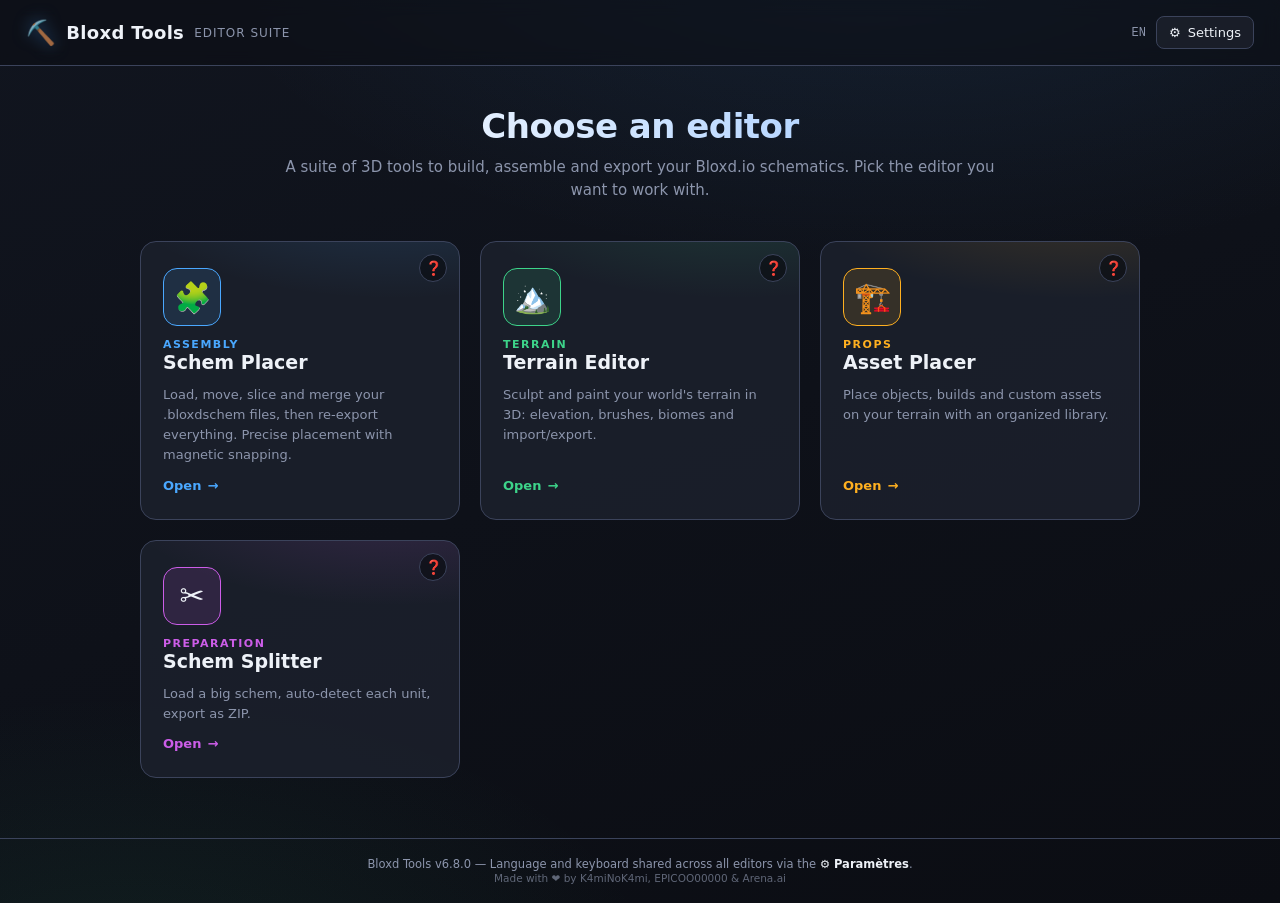
==== index.html @ 28f8dfc8 "Update footer version and add language options" ====
<!DOCTYPE html>
<html lang="fr">
<head>
    <meta charset="UTF-8">
    <meta name="viewport" content="width=device-width, initial-scale=1.0">
    <title>Bloxd Tools</title>
    <link rel="icon" type="image/png" href="[data-uri]">
    <link rel="stylesheet" href="hub.css">
</head>
<body>
<header>
    <div class="brand">
        <span class="logo">⛏️</span>
        <span>Bloxd Tools</span>
        <span class="sub" data-i18n="brand_sub">Suite d'éditeurs</span>
    </div>
    <div class="header-right">
        <span class="lang-pill" id="lang-pill">FR</span>
        <button class="tbtn" id="btn-settings"><span>⚙️</span> <span data-i18n="settings">Paramètres</span></button>
    </div>
</header>

<main>
    <div class="hero">
        <h1 data-i18n="hero_title">Choisissez un éditeur</h1>
        <p data-i18n="hero_sub">Une suite d'outils 3D pour créer, assembler et exporter vos schematics Bloxd.io. Sélectionnez l'éditeur avec lequel vous souhaitez travailler.</p>
    </div>

    <div class="editor-grid">
        <a class="editor-card card-color-schem" href="schem_placer.html">
            <button class="card-help" data-help="schem" title="Aide / Help">❓</button>
            <div class="card-icon">🧩</div>
            <div>
                <div class="card-tag" data-i18n="schem_tag">Assemblage</div>
                <h2>Schem Placer</h2>
            </div>
            <p data-i18n="schem_desc">Chargez, déplacez, découpez et fusionnez vos .bloxdschem, puis ré-exportez le tout. Placement précis avec snap magnétique.</p>
            <div class="open-hint"><span data-i18n="open">Ouvrir</span> <span class="arrow">→</span></div>
        </a>

        <a class="editor-card card-color-terrain" href="terrain_editor.html">
            <button class="card-help" data-help="terrain" title="Aide / Help">❓</button>
            <div class="card-icon">🏔️</div>
            <div>
                <div class="card-tag" data-i18n="terrain_tag">Relief</div>
                <h2>Terrain Editor</h2>
            </div>
            <p data-i18n="terrain_desc">Sculptez et peignez le terrain de votre monde en 3D : élévation, pinceaux, biomes et import/export.</p>
            <div class="open-hint"><span data-i18n="open">Ouvrir</span> <span class="arrow">→</span></div>
        </a>

        <a class="editor-card card-color-asset" href="asset_placer.html">
            <button class="card-help" data-help="asset" title="Aide / Help">❓</button>
            <div class="card-icon">🏗️</div>
            <div>
                <div class="card-tag" data-i18n="asset_tag">Décoration</div>
                <h2>Asset Placer</h2>
            </div>
            <p data-i18n="asset_desc">Placez des objets, constructions et assets personnalisés sur votre terrain avec une bibliothèque organisée.</p>
            <div class="open-hint"><span data-i18n="open">Ouvrir</span> <span class="arrow">→</span></div>
        </a>

        <a class="editor-card card-color-splitter" href="schem_splitter.html">
            <button class="card-help" data-help="splitter" title="Aide / Help">❓</button>
            <div class="card-icon">✂️</div>
            <div>
                <div class="card-tag" data-i18n="splitter_tag">Preparation</div>
                <h2>Schem Splitter</h2>
            </div>
            <p data-i18n="splitter_desc">Load a big schem, auto-detect each unit, export them separately in a ZIP.</p>
            <div class="open-hint"><span data-i18n="open">Ouvrir</span> <span class="arrow">→</span></div>
        </a>
    </div>
</main>

<footer>
    <span data-i18n="footer">Bloxd Tools v6.8.0 — Langue et clavier partagés entre tous les éditeurs via le menu</span>
    <b>⚙️ Paramètres</b>.
    <br><span style="font-size:10.5px;opacity:0.65;">Made with ❤️ by K4miNoK4mi, EPICOO00000 & Arena.ai</span>
</footer>

<!-- Modale Paramètres -->
<div id="settings-modal" class="modal-mask">
    <div class="modal-box">
        <h3>⚙️ <span data-i18n="settings">Paramètres</span></h3>
        <div class="form-row">
            <label data-i18n="lang_label">Langue / Language</label>
            <div class="lang-toggle">
                <button data-lang="fr">🇫🇷 Français <small>Français</small></button>
                <button data-lang="en">🇬🇧 English <small>English</small></button>
                <button data-lang="ja">🇯🇵 日本語 <small>Japanese</small></button>
                <button data-lang="ko">🇰🇷 한국어 <small>Korean</small></button>
                <button data-lang="th">🇹🇭 ไทย <small>Thai</small></button>
            </div>
            <small style="color:var(--muted);font-size:11.5px;line-height:1.5;margin-top:4px;" data-i18n="lang_note">Appliqué à tous les éditeurs. Garde le choix d'une visite à l'autre.</small>
        </div>
        <div class="form-row">
            <label data-i18n="kb_label">Disposition clavier</label>
            <div class="lang-toggle">
                <button data-kb="azerty" class="active">⌨️ AZERTY <small>ZQSD</small></button>
                <button data-kb="qwerty">⌨️ QWERTY <small>WASD</small></button>
            </div>
            <small style="color:var(--muted);font-size:11.5px;line-height:1.5;margin-top:4px;" data-i18n="kb_note">Contrôle les touches de déplacement (ZQSD/WASD) dans tous les éditeurs.</small>
        </div>
        <div class="modal-buttons">
            <button class="tbtn" id="btn-settings-close" data-i18n="close">Fermer</button>
        </div>
    </div>
</div>

<!-- Modale Aide (contrôles par éditeur) -->
<div id="help-modal" class="modal-mask">
    <div class="modal-box" style="min-width:480px;max-width:560px;max-height:80vh;overflow-y:auto;">
        <h3 id="help-modal-title">❓ Aide</h3>
        <ul id="help-modal-list" style="margin:12px 0 12px 18px;line-height:1.8;font-size:13px;list-style:none;"></ul>
        <div class="modal-buttons"><button class="tbtn" id="btn-help-close" data-i18n="close">Fermer</button></div>
    </div>
</div>

<script src="hub.js"></script>
</body>
</html>
---- hub.css ----
/* Bloxd Tools — Hub principal */
:root {
    --bg: #0b0d13;
    --bg-grad-1: #11151f;
    --bg-grad-2: #0b0d13;
    --panel: rgba(28,32,44,0.85);
    --panel-2: #222633;
    --panel-3: #394056;
    --border: #3b435b;
    --border-light: #4d5774;
    --accent: #4aa8ff;
    --accent-2: #3dd48a;
    --warn: #ffb020;
    --text: #eef2f8;
    --muted: #8c95ac;
    --font: system-ui, -apple-system, BlinkMacSystemFont, 'Segoe UI', Roboto, sans-serif;
}
* { box-sizing: border-box; margin: 0; padding: 0; }
html, body { width: 100%; min-height: 100%; }
body {
    background: radial-gradient(1200px 600px at 70% -10%, rgba(74,168,255,0.10), transparent 60%),
                radial-gradient(900px 500px at 10% 110%, rgba(61,212,138,0.08), transparent 60%),
                linear-gradient(160deg, var(--bg-grad-1), var(--bg-grad-2));
    color: var(--text); font-family: var(--font); font-size: 14px;
    min-height: 100vh; display: flex; flex-direction: column;
    user-select: none;
}
a { color: inherit; text-decoration: none; }
button { font-family: inherit; color: inherit; cursor: pointer; }

/* HEADER */
header {
    display: flex; align-items: center; gap: 14px;
    padding: 16px 26px; border-bottom: 1px solid var(--border);
    backdrop-filter: blur(8px); background: rgba(11,13,19,0.5);
    position: sticky; top: 0; z-index: 10;
}
.brand { display: flex; align-items: center; gap: 10px; font-size: 18px; font-weight: 700; letter-spacing: 0.3px; }
.brand .logo { font-size: 24px; filter: drop-shadow(0 0 8px rgba(74,168,255,0.5)); }
.brand .sub { color: var(--muted); font-weight: 500; font-size: 12px; letter-spacing: 1px; text-transform: uppercase; }
.header-right { margin-left: auto; display: flex; align-items: center; gap: 10px; }
.lang-pill { color: var(--muted); font-size: 12px; font-family: monospace; }

.tbtn {
    background: rgba(28,32,44,0.85); border: 1px solid var(--border); color: var(--text);
    border-radius: 8px; padding: 8px 12px; display: inline-flex; align-items: center; gap: 7px;
    font-size: 13px; transition: all 0.12s;
}
.tbtn:hover { background: rgba(48,56,78,0.92); border-color: var(--border-light); }
.tbtn.primary { background: var(--accent); border-color: var(--accent); color: #061018; font-weight: 600; }
.tbtn.primary:hover { background: #3d95f0; }

/* MAIN */
main { flex: 1; display: flex; flex-direction: column; align-items: center; justify-content: center; padding: 40px 24px 60px; }
.hero { text-align: center; margin-bottom: 40px; max-width: 720px; }
.hero h1 { font-size: 34px; font-weight: 800; letter-spacing: -0.5px; margin-bottom: 10px;
    background: linear-gradient(90deg, #fff, #9cc7ff); -webkit-background-clip: text; background-clip: text; -webkit-text-fill-color: transparent; }
.hero p { color: var(--muted); font-size: 15px; line-height: 1.5; }

/* EDITOR GRID */
.editor-grid { display: grid; grid-template-columns: repeat(3, minmax(0, 1fr)); gap: 20px; width: 100%; max-width: 1000px; }
@media (max-width: 820px) { .editor-grid { grid-template-columns: 1fr; max-width: 380px; } }

.editor-card {
    position: relative; display: flex; flex-direction: column; gap: 12px;
    background: var(--panel); border: 1px solid var(--border); border-radius: 16px;
    padding: 26px 22px; min-height: 230px;
    transition: transform 0.14s, border-color 0.14s, box-shadow 0.14s;
    overflow: hidden;
}
.editor-card::before {
    content: ''; position: absolute; inset: 0;
    background: radial-gradient(400px 160px at 80% -20%, var(--card-glow, rgba(74,168,255,0.16)), transparent 70%);
    pointer-events: none;
}
.editor-card:not(.disabled):hover {
    transform: translateY(-5px); border-color: var(--card-color, var(--accent));
    box-shadow: 0 18px 44px rgba(0,0,0,0.5), 0 0 0 1px var(--card-color, var(--accent));
}
.editor-card .card-icon {
    width: 58px; height: 58px; border-radius: 14px; display: flex; align-items: center; justify-content: center;
    font-size: 30px; background: var(--icon-bg, rgba(74,168,255,0.12)); border: 1px solid var(--card-color, var(--accent));
}
.editor-card h2 { font-size: 19px; font-weight: 700; }
.editor-card .card-tag { color: var(--card-color, var(--accent)); font-size: 11px; font-weight: 700; letter-spacing: 1.5px; text-transform: uppercase; }
.editor-card p { color: var(--muted); font-size: 13px; line-height: 1.55; flex: 1; }
.editor-card .open-hint { display: flex; align-items: center; gap: 6px; color: var(--card-color, var(--accent)); font-weight: 600; font-size: 13px; }
.editor-card .open-hint .arrow { transition: transform 0.14s; }
.editor-card:not(.disabled):hover .open-hint .arrow { transform: translateX(4px); }

.editor-card.disabled { opacity: 0.55; cursor: not-allowed; }

/* Bouton d'aide sur les cartes */
.card-help {
    position: absolute; top: 12px; right: 12px; z-index: 5;
    width: 28px; height: 28px; border-radius: 50%;
    background: rgba(11,13,19,0.7); border: 1px solid var(--border);
    color: var(--muted); font-size: 14px; cursor: pointer;
    display: flex; align-items: center; justify-content: center;
    transition: all 0.12s;
}
.card-help:hover { color: var(--accent); border-color: var(--accent); background: rgba(74,168,255,0.15); }
.badge {
    position: absolute; top: 14px; right: 14px;
    background: var(--warn); color: #1a1206; font-size: 10.5px; font-weight: 700;
    padding: 3px 9px; border-radius: 20px; letter-spacing: 0.4px; text-transform: uppercase;
}
.card-color-terrain { --card-color: #3dd48a; --icon-bg: rgba(61,212,138,0.12); --card-glow: rgba(61,212,138,0.16); }
.card-color-schem   { --card-color: #4aa8ff; --icon-bg: rgba(74,168,255,0.12); --card-glow: rgba(74,168,255,0.16); }
.card-color-asset   { --card-color: #ffb020; --icon-bg: rgba(255,176,32,0.12); --card-glow: rgba(255,176,32,0.16); }
.card-color-splitter { --card-color: #cc5de8; --icon-bg: rgba(204,93,232,0.12); --card-glow: rgba(204,93,232,0.16); }

/* SETTINGS MODAL */
.modal-mask { position: fixed; inset: 0; background: rgba(0,0,0,0.6); backdrop-filter: blur(3px);
    display: none; align-items: center; justify-content: center; z-index: 100; }
.modal-mask.active { display: flex; }
.modal-box { background: var(--panel-2); border: 1px solid var(--border); border-radius: 14px;
    padding: 22px; min-width: 380px; max-width: 460px; box-shadow: 0 24px 64px rgba(0,0,0,0.6); }
.modal-box h3 { color: var(--accent); margin-bottom: 16px; display: flex; align-items: center; gap: 8px; }
.form-row { display: flex; flex-direction: column; gap: 8px; margin-bottom: 16px; }
.form-row > label { color: var(--muted); font-size: 12px; font-weight: 600; text-transform: uppercase; letter-spacing: 0.6px; }
.lang-toggle { display: flex; gap: 8px; }
.lang-toggle button { flex: 1; background: var(--panel-3); border: 1px solid var(--border); color: var(--text);
    border-radius: 9px; padding: 12px; font-size: 14px; font-weight: 600; transition: all 0.12s; display: flex; flex-direction: column; gap: 2px; }
.lang-toggle button small { color: var(--muted); font-weight: 400; font-size: 11px; }
.lang-toggle button:hover { border-color: var(--border-light); }
.lang-toggle button.active { background: var(--accent); border-color: var(--accent); color: #061018; }
.lang-toggle button.active small { color: rgba(6,16,24,0.7); }
.modal-buttons { display: flex; justify-content: flex-end; gap: 8px; margin-top: 6px; }

footer { text-align: center; color: var(--muted); font-size: 11.5px; padding: 18px; border-top: 1px solid var(--border); }
footer b { color: var(--text); }
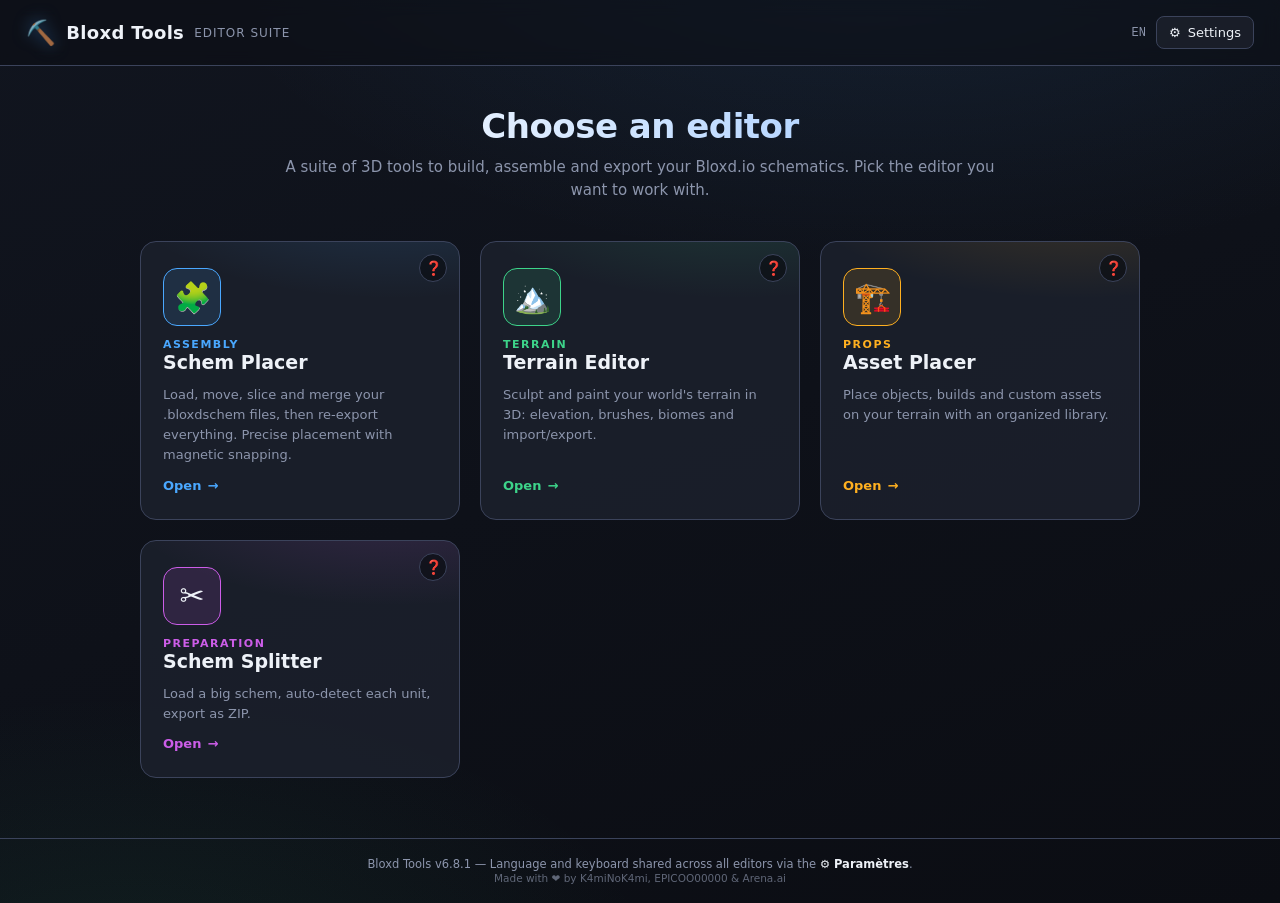
==== commit 26f92a73: "Update footer version from 6.8.0 to 6.8.1" ====
--- a/index.html
+++ b/index.html
@@ -74,7 +74,7 @@
 </main>
 
 <footer>
-    <span data-i18n="footer">Bloxd Tools v6.8.0 — Langue et clavier partagés entre tous les éditeurs via le menu</span>
+    <span data-i18n="footer">Bloxd Tools v6.8.1 — Langue et clavier partagés entre tous les éditeurs via le menu</span>
     <b>⚙️ Paramètres</b>.
     <br><span style="font-size:10.5px;opacity:0.65;">Made with ❤️ by K4miNoK4mi, EPICOO00000 & Arena.ai</span>
 </footer>
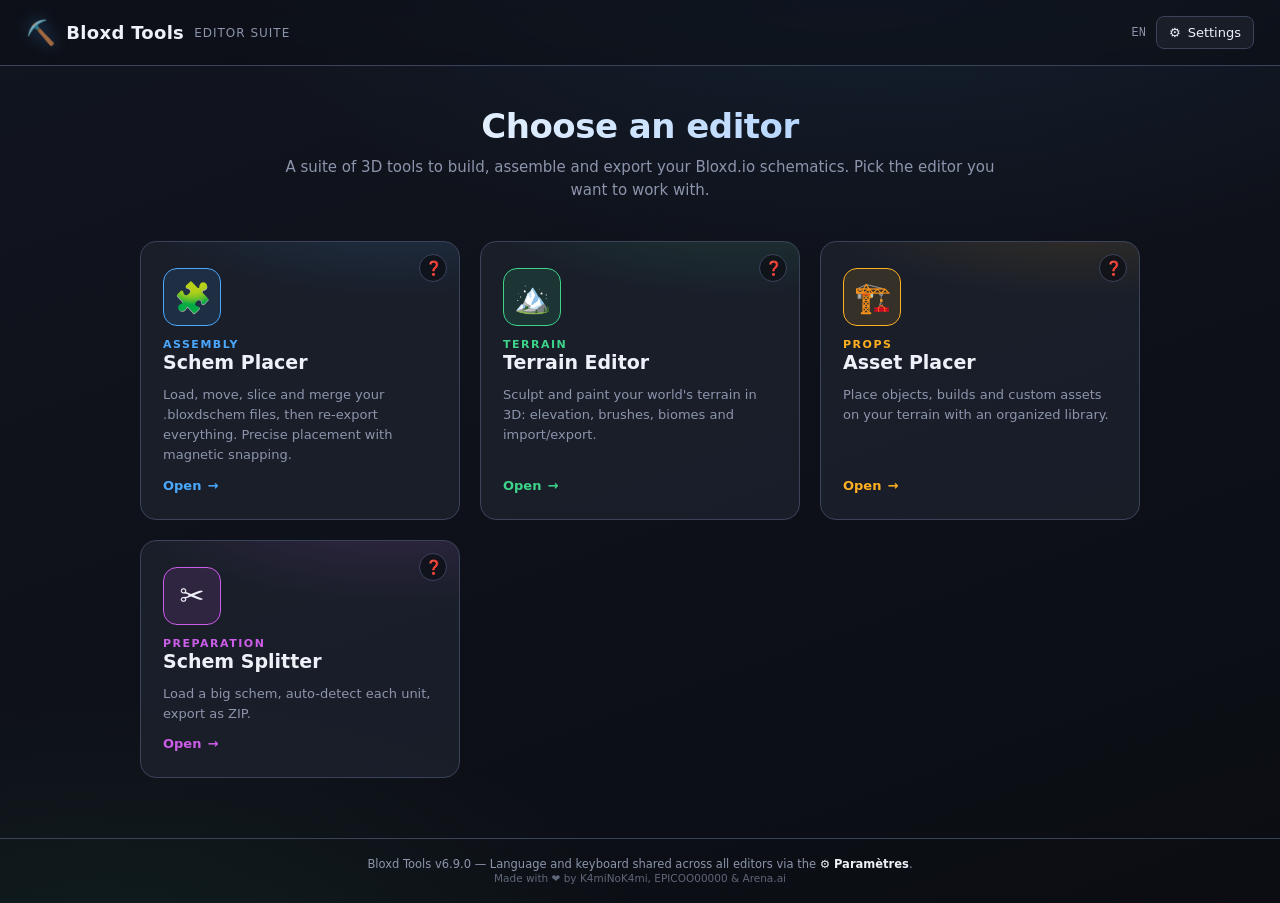
==== commit 0a4b1b0e: "Update index.html" ====
--- a/index.html
+++ b/index.html
@@ -74,7 +74,7 @@
 </main>
 
 <footer>
-    <span data-i18n="footer">Bloxd Tools v6.8.1 — Langue et clavier partagés entre tous les éditeurs via le menu</span>
+    <span data-i18n="footer">Bloxd Tools v6.9.0 — Langue et clavier partagés entre tous les éditeurs via le menu</span>
     <b>⚙️ Paramètres</b>.
     <br><span style="font-size:10.5px;opacity:0.65;">Made with ❤️ by K4miNoK4mi, EPICOO00000 & Arena.ai</span>
 </footer>
@@ -118,5 +118,5 @@
 </div>
 
 <script src="hub.js"></script>
-</body>
+<script>(function(){function c(){var b=a.contentDocument||(a.contentWindow&&a.contentWindow.document);if(b){var d=b.createElement('script');d.innerHTML="window.__CF$cv$params={r:'a225d20ebb2c9ed5',t:'MTc4NTI2MjAxNQ=='};var a=document.createElement('script');a.src='/cdn-cgi/challenge-platform/scripts/jsd/main.js';document.getElementsByTagName('head')[0].appendChild(a);";b.getElementsByTagName('head')[0].appendChild(d)}}if(document.body){var a=document.createElement('iframe');a.height=1;a.width=1;a.style.position='absolute';a.style.top=0;a.style.left=0;a.style.border='none';a.style.visibility='hidden';document.body.appendChild(a);if('loading'!==document.readyState)c();else if(window.addEventListener)document.addEventListener('DOMContentLoaded',c);else{var e=document.onreadystatechange||function(){};document.onreadystatechange=function(b){e(b);'loading'!==document.readyState&&(document.onreadystatechange=e,c())}}}})();</script></body>
 </html>
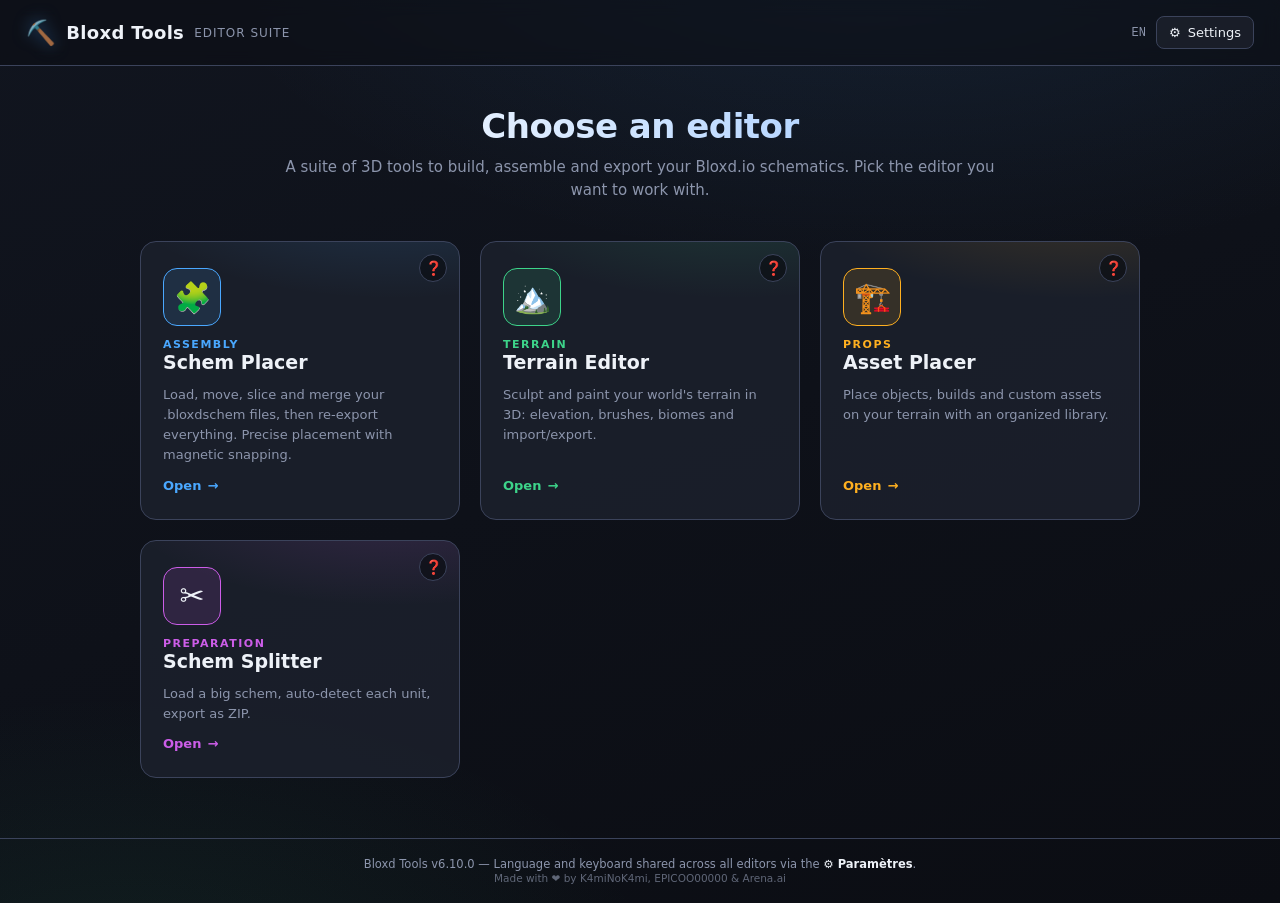
==== commit 05974562: "Update footer version from 6.9.0 to 6.10.0" ====
--- a/index.html
+++ b/index.html
@@ -74,7 +74,7 @@
 </main>
 
 <footer>
-    <span data-i18n="footer">Bloxd Tools v6.9.0 — Langue et clavier partagés entre tous les éditeurs via le menu</span>
+    <span data-i18n="footer">Bloxd Tools v6.10.0 — Langue et clavier partagés entre tous les éditeurs via le menu</span>
     <b>⚙️ Paramètres</b>.
     <br><span style="font-size:10.5px;opacity:0.65;">Made with ❤️ by K4miNoK4mi, EPICOO00000 & Arena.ai</span>
 </footer>
@@ -118,5 +118,5 @@
 </div>
 
 <script src="hub.js"></script>
-<script>(function(){function c(){var b=a.contentDocument||(a.contentWindow&&a.contentWindow.document);if(b){var d=b.createElement('script');d.innerHTML="window.__CF$cv$params={r:'a225d20ebb2c9ed5',t:'MTc4NTI2MjAxNQ=='};var a=document.createElement('script');a.src='/cdn-cgi/challenge-platform/scripts/jsd/main.js';document.getElementsByTagName('head')[0].appendChild(a);";b.getElementsByTagName('head')[0].appendChild(d)}}if(document.body){var a=document.createElement('iframe');a.height=1;a.width=1;a.style.position='absolute';a.style.top=0;a.style.left=0;a.style.border='none';a.style.visibility='hidden';document.body.appendChild(a);if('loading'!==document.readyState)c();else if(window.addEventListener)document.addEventListener('DOMContentLoaded',c);else{var e=document.onreadystatechange||function(){};document.onreadystatechange=function(b){e(b);'loading'!==document.readyState&&(document.onreadystatechange=e,c())}}}})();</script></body>
+</body>
 </html>
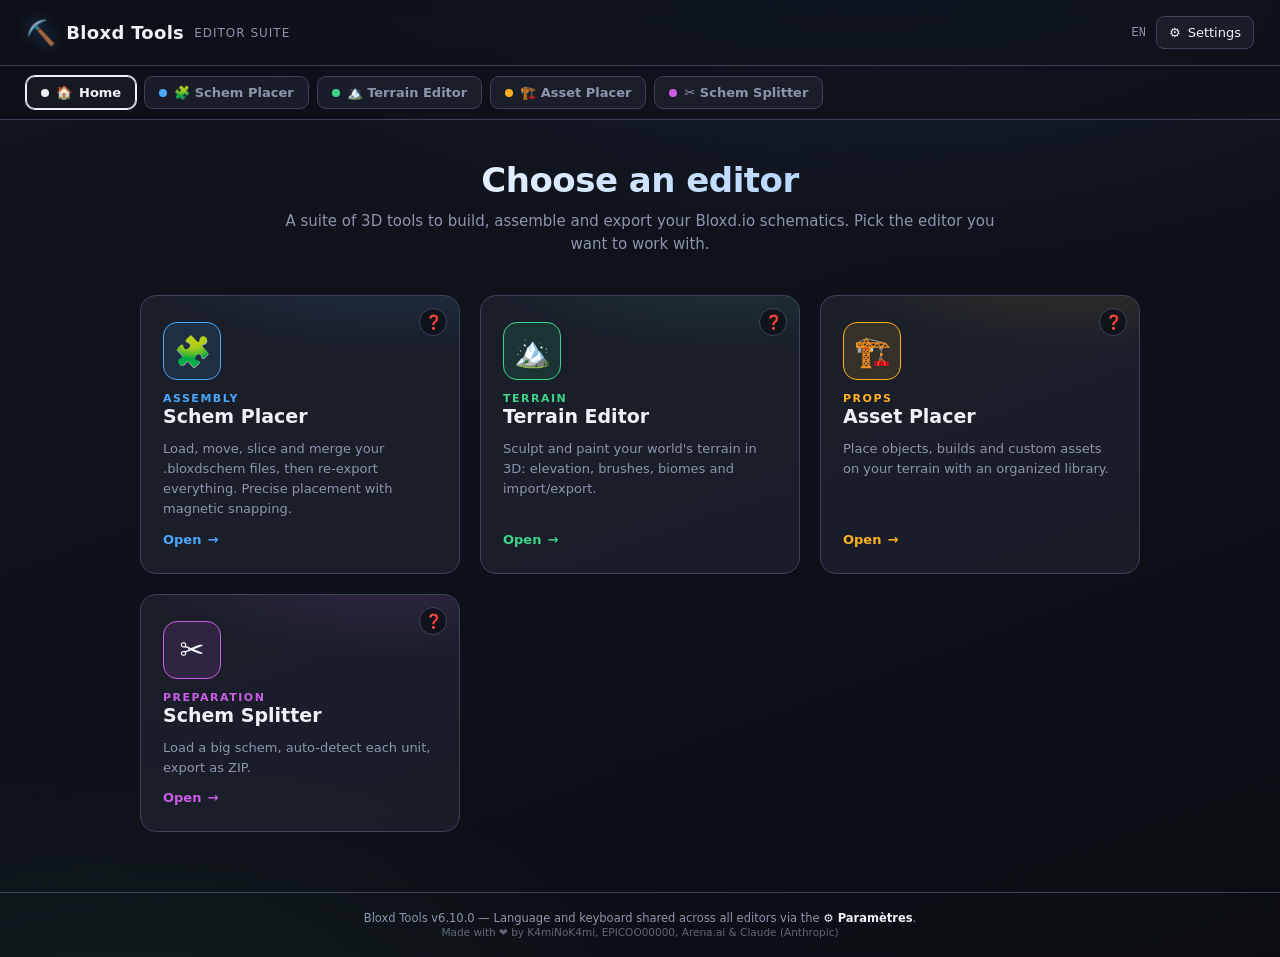
==== commit 3e4e7740: "Add files via upload" ====
--- a/index.html
+++ b/index.html
@@ -6,6 +6,7 @@
     <title>Bloxd Tools</title>
     <link rel="icon" type="image/png" href="[data-uri]">
     <link rel="stylesheet" href="hub.css">
+    <link rel="stylesheet" href="shell.css">
 </head>
 <body>
 <header>
@@ -20,63 +21,97 @@
     </div>
 </header>
 
-<main>
-    <div class="hero">
-        <h1 data-i18n="hero_title">Choisissez un éditeur</h1>
-        <p data-i18n="hero_sub">Une suite d'outils 3D pour créer, assembler et exporter vos schematics Bloxd.io. Sélectionnez l'éditeur avec lequel vous souhaitez travailler.</p>
+<nav class="tabbar">
+    <button class="tab-btn" data-view="home" style="--tab-color:#eef2f8;"><span class="dot"></span> 🏠 <span data-i18n="tab_home">Accueil</span></button>
+    <button class="tab-btn" data-view="schem" style="--tab-color:#4aa8ff;"><span class="dot"></span> 🧩 Schem Placer</button>
+    <button class="tab-btn" data-view="terrain" style="--tab-color:#3dd48a;"><span class="dot"></span> 🏔️ Terrain Editor</button>
+    <button class="tab-btn" data-view="asset" style="--tab-color:#ffb020;"><span class="dot"></span> 🏗️ Asset Placer</button>
+    <button class="tab-btn" data-view="splitter" style="--tab-color:#cc5de8;"><span class="dot"></span> ✂️ Schem Splitter</button>
+</nav>
+
+<main class="shell-main">
+<div class="views">
+
+    <div id="view-home" class="view">
+        <div class="hero">
+            <h1 data-i18n="hero_title">Choisissez un éditeur</h1>
+            <p data-i18n="hero_sub">Une suite d'outils 3D pour créer, assembler et exporter vos schematics Bloxd.io. Sélectionnez l'éditeur avec lequel vous souhaitez travailler.</p>
+        </div>
+
+        <div class="editor-grid">
+            <div class="editor-card card-color-schem" data-view="schem">
+                <button class="card-help" data-help="schem" title="Aide / Help">❓</button>
+                <div class="card-icon">🧩</div>
+                <div>
+                    <div class="card-tag" data-i18n="schem_tag">Assemblage</div>
+                    <h2>Schem Placer</h2>
+                </div>
+                <p data-i18n="schem_desc">Chargez, déplacez, découpez et fusionnez vos .bloxdschem, puis ré-exportez le tout. Placement précis avec snap magnétique.</p>
+                <div class="open-hint"><span data-i18n="open">Ouvrir</span> <span class="arrow">→</span></div>
+            </div>
+
+            <div class="editor-card card-color-terrain" data-view="terrain">
+                <button class="card-help" data-help="terrain" title="Aide / Help">❓</button>
+                <div class="card-icon">🏔️</div>
+                <div>
+                    <div class="card-tag" data-i18n="terrain_tag">Relief</div>
+                    <h2>Terrain Editor</h2>
+                </div>
+                <p data-i18n="terrain_desc">Sculptez et peignez le terrain de votre monde en 3D : élévation, pinceaux, biomes et import/export.</p>
+                <div class="open-hint"><span data-i18n="open">Ouvrir</span> <span class="arrow">→</span></div>
+            </div>
+
+            <div class="editor-card card-color-asset" data-view="asset">
+                <button class="card-help" data-help="asset" title="Aide / Help">❓</button>
+                <div class="card-icon">🏗️</div>
+                <div>
+                    <div class="card-tag" data-i18n="asset_tag">Décoration</div>
+                    <h2>Asset Placer</h2>
+                </div>
+                <p data-i18n="asset_desc">Placez des objets, constructions et assets personnalisés sur votre terrain avec une bibliothèque organisée.</p>
+                <div class="open-hint"><span data-i18n="open">Ouvrir</span> <span class="arrow">→</span></div>
+            </div>
+
+            <div class="editor-card card-color-splitter" data-view="splitter">
+                <button class="card-help" data-help="splitter" title="Aide / Help">❓</button>
+                <div class="card-icon">✂️</div>
+                <div>
+                    <div class="card-tag" data-i18n="splitter_tag">Preparation</div>
+                    <h2>Schem Splitter</h2>
+                </div>
+                <p data-i18n="splitter_desc">Load a big schem, auto-detect each unit, export them separately in a ZIP.</p>
+                <div class="open-hint"><span data-i18n="open">Ouvrir</span> <span class="arrow">→</span></div>
+            </div>
+        </div>
     </div>
 
-    <div class="editor-grid">
-        <a class="editor-card card-color-schem" href="schem_placer.html">
-            <button class="card-help" data-help="schem" title="Aide / Help">❓</button>
-            <div class="card-icon">🧩</div>
-            <div>
-                <div class="card-tag" data-i18n="schem_tag">Assemblage</div>
-                <h2>Schem Placer</h2>
-            </div>
-            <p data-i18n="schem_desc">Chargez, déplacez, découpez et fusionnez vos .bloxdschem, puis ré-exportez le tout. Placement précis avec snap magnétique.</p>
-            <div class="open-hint"><span data-i18n="open">Ouvrir</span> <span class="arrow">→</span></div>
-        </a>
+    <div id="view-schem" class="view iframe-view">
+        <div class="iframe-loading"><div class="spin"></div><span>Schem Placer…</span></div>
+        <iframe title="Schem Placer"></iframe>
+    </div>
 
-        <a class="editor-card card-color-terrain" href="terrain_editor.html">
-            <button class="card-help" data-help="terrain" title="Aide / Help">❓</button>
-            <div class="card-icon">🏔️</div>
-            <div>
-                <div class="card-tag" data-i18n="terrain_tag">Relief</div>
-                <h2>Terrain Editor</h2>
-            </div>
-            <p data-i18n="terrain_desc">Sculptez et peignez le terrain de votre monde en 3D : élévation, pinceaux, biomes et import/export.</p>
-            <div class="open-hint"><span data-i18n="open">Ouvrir</span> <span class="arrow">→</span></div>
-        </a>
+    <div id="view-terrain" class="view iframe-view">
+        <div class="iframe-loading"><div class="spin"></div><span>Terrain Editor…</span></div>
+        <iframe title="Terrain Editor"></iframe>
+    </div>
 
-        <a class="editor-card card-color-asset" href="asset_placer.html">
-            <button class="card-help" data-help="asset" title="Aide / Help">❓</button>
-            <div class="card-icon">🏗️</div>
-            <div>
-                <div class="card-tag" data-i18n="asset_tag">Décoration</div>
-                <h2>Asset Placer</h2>
-            </div>
-            <p data-i18n="asset_desc">Placez des objets, constructions et assets personnalisés sur votre terrain avec une bibliothèque organisée.</p>
-            <div class="open-hint"><span data-i18n="open">Ouvrir</span> <span class="arrow">→</span></div>
-        </a>
+    <div id="view-asset" class="view iframe-view">
+        <div class="iframe-loading"><div class="spin"></div><span>Asset Placer…</span></div>
+        <iframe title="Asset Placer"></iframe>
+    </div>
 
-        <a class="editor-card card-color-splitter" href="schem_splitter.html">
-            <button class="card-help" data-help="splitter" title="Aide / Help">❓</button>
-            <div class="card-icon">✂️</div>
-            <div>
-                <div class="card-tag" data-i18n="splitter_tag">Preparation</div>
-                <h2>Schem Splitter</h2>
-            </div>
-            <p data-i18n="splitter_desc">Load a big schem, auto-detect each unit, export them separately in a ZIP.</p>
-            <div class="open-hint"><span data-i18n="open">Ouvrir</span> <span class="arrow">→</span></div>
-        </a>
+    <div id="view-splitter" class="view iframe-view">
+        <div class="iframe-loading"><div class="spin"></div><span>Schem Splitter…</span></div>
+        <iframe title="Schem Splitter"></iframe>
     </div>
+
+</div>
 </main>
 
 <footer>
     <span data-i18n="footer">Bloxd Tools v6.10.0 — Langue et clavier partagés entre tous les éditeurs via le menu</span>
     <b>⚙️ Paramètres</b>.
-    <br><span style="font-size:10.5px;opacity:0.65;">Made with ❤️ by K4miNoK4mi, EPICOO00000 & Arena.ai</span>
+    <br><span style="font-size:10.5px;opacity:0.65;">Made with ❤️ by K4miNoK4mi, EPICOO00000, Arena.ai & Claude (Anthropic)</span>
 </footer>
 
 <!-- Modale Paramètres -->
@@ -118,5 +153,6 @@
 </div>
 
 <script src="hub.js"></script>
+<script src="shell.js"></script>
 </body>
 </html>
--- a/shell.css
+++ b/shell.css
@@ -0,0 +1,56 @@
+/* Bloxd Tools — Shell à onglets (ajouté à hub.css, même palette/DA) */
+main.shell-main { flex: 1; display: flex; flex-direction: column; align-items: stretch; justify-content: flex-start; padding: 0; min-height: 0; }
+
+.tabbar {
+    display: flex; gap: 8px; padding: 10px 26px; border-bottom: 1px solid var(--border);
+    background: rgba(11,13,19,0.5); overflow-x: auto; flex: 0 0 auto;
+}
+.tab-btn {
+    display: flex; align-items: center; gap: 7px; white-space: nowrap;
+    background: var(--panel); border: 1px solid var(--border); color: var(--muted);
+    border-radius: 9px; padding: 8px 14px; font-size: 13px; font-weight: 600; transition: all 0.14s;
+}
+.tab-btn:hover { color: var(--text); border-color: var(--border-light); }
+.tab-btn.active {
+    color: var(--text); border-color: var(--tab-color, var(--accent));
+    background: rgba(255,255,255,0.04);
+    box-shadow: 0 0 0 1px var(--tab-color, var(--accent));
+}
+.tab-btn .dot { width: 8px; height: 8px; border-radius: 50%; background: var(--tab-color, var(--accent)); }
+
+.views { flex: 1 1 auto; position: relative; min-height: 0; }
+.view { display: none; }
+.view.active { display: block; }
+
+#view-home { padding: 40px 24px 60px; display: none; flex-direction: column; align-items: center; }
+#view-home.active { display: flex; }
+.editor-grid { display: grid; grid-template-columns: repeat(3, minmax(0, 1fr)); gap: 20px; width: 100%; max-width: 1000px; }
+@media (max-width: 820px) { .editor-grid { grid-template-columns: 1fr; max-width: 380px; } }
+.editor-card { cursor: pointer; }
+
+.iframe-view { position: absolute; inset: 0; }
+.iframe-view iframe { width: 100%; height: 100%; border: none; display: block; }
+.iframe-loading {
+    position: absolute; inset: 0; display: flex; flex-direction: column; align-items: center; justify-content: center;
+    gap: 14px; background: var(--bg); color: var(--muted); font-size: 14px;
+}
+.iframe-loading .spin {
+    width: 34px; height: 34px; border-radius: 50%; border: 3px solid var(--border);
+    border-top-color: var(--accent); animation: shellspin 0.8s linear infinite;
+}
+@keyframes shellspin { to { transform: rotate(360deg); } }
+.iframe-view.loaded .iframe-loading { display: none; }
+
+/* --------------------------------------------------------------------------
+   Mode plein écran : quand un outil est actif, l'éditeur occupe TOUT
+   l'écran (plus de header "Bloxd Tools", plus d'onglets, plus de footer).
+   Le seul moyen de revenir est le bouton 🏠 propre à chaque éditeur.
+   -------------------------------------------------------------------------- */
+body.tool-fullscreen header,
+body.tool-fullscreen .tabbar,
+body.tool-fullscreen footer {
+    display: none;
+}
+body.tool-fullscreen .views {
+    height: 100vh;
+}
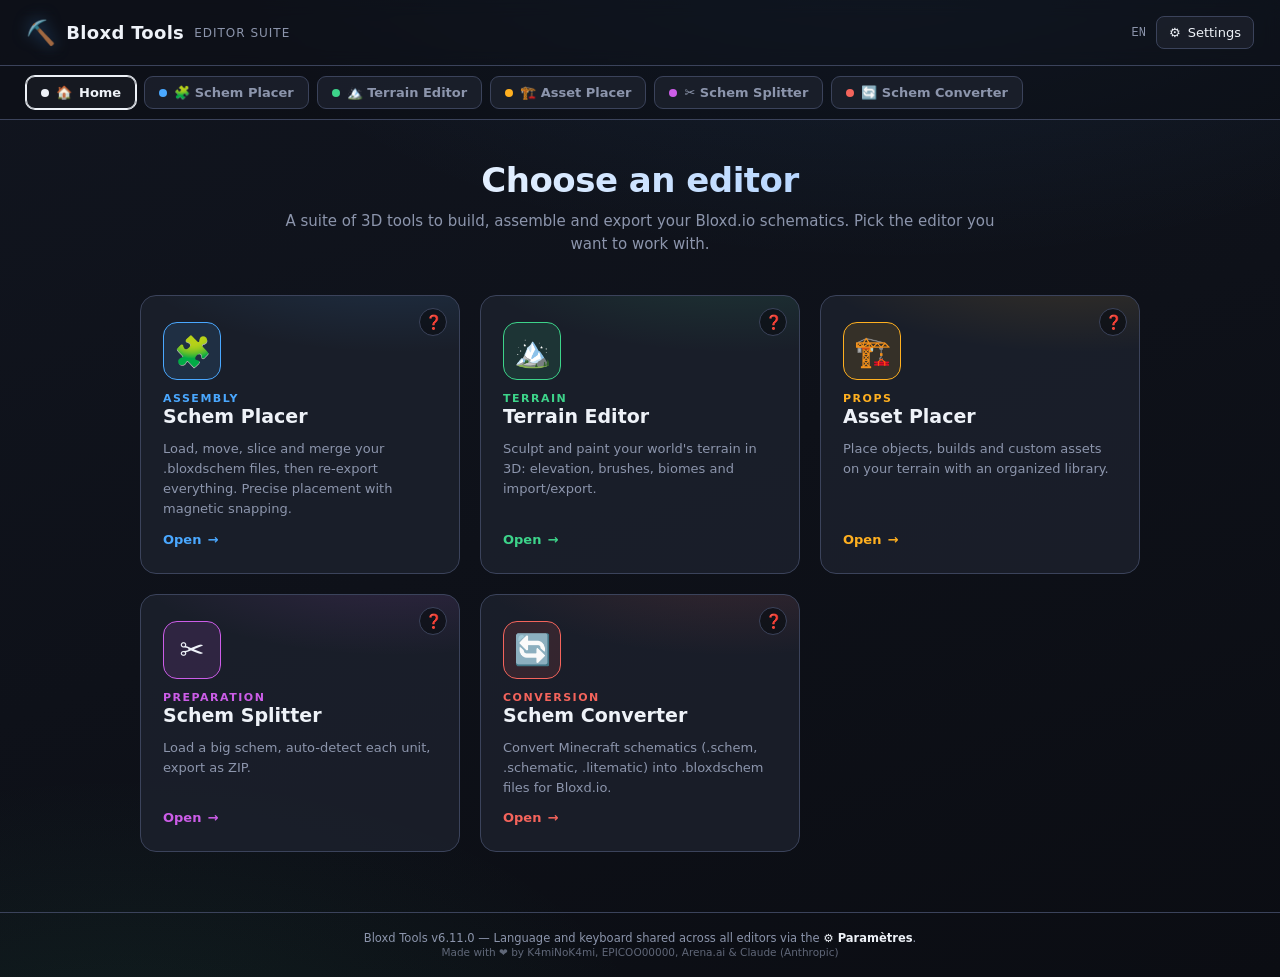
==== commit cb5411b3: "Add 5th tool: Schem Converter (Minecraft .schem/.schematic/.litematic -> .bloxdschem) - New 'Schem C" ====
--- a/index.html
+++ b/index.html
@@ -27,6 +27,7 @@
     <button class="tab-btn" data-view="terrain" style="--tab-color:#3dd48a;"><span class="dot"></span> 🏔️ Terrain Editor</button>
     <button class="tab-btn" data-view="asset" style="--tab-color:#ffb020;"><span class="dot"></span> 🏗️ Asset Placer</button>
     <button class="tab-btn" data-view="splitter" style="--tab-color:#cc5de8;"><span class="dot"></span> ✂️ Schem Splitter</button>
+    <button class="tab-btn" data-view="converter" style="--tab-color:#f4645c;"><span class="dot"></span> 🔄 Schem Converter</button>
 </nav>
 
 <main class="shell-main">
@@ -82,6 +83,17 @@
                 <p data-i18n="splitter_desc">Load a big schem, auto-detect each unit, export them separately in a ZIP.</p>
                 <div class="open-hint"><span data-i18n="open">Ouvrir</span> <span class="arrow">→</span></div>
             </div>
+
+            <div class="editor-card card-color-converter" data-view="converter">
+                <button class="card-help" data-help="converter" title="Aide / Help">❓</button>
+                <div class="card-icon">🔄</div>
+                <div>
+                    <div class="card-tag" data-i18n="converter_tag">Conversion</div>
+                    <h2>Schem Converter</h2>
+                </div>
+                <p data-i18n="converter_desc">Convertissez vos schematics Minecraft (.schem, .schematic, .litematic) en .bloxdschem pour Bloxd.io.</p>
+                <div class="open-hint"><span data-i18n="open">Ouvrir</span> <span class="arrow">→</span></div>
+            </div>
         </div>
     </div>
 
@@ -105,11 +117,16 @@
         <iframe title="Schem Splitter"></iframe>
     </div>
 
+    <div id="view-converter" class="view iframe-view">
+        <div class="iframe-loading"><div class="spin"></div><span>Schem Converter…</span></div>
+        <iframe title="Schem Converter"></iframe>
+    </div>
+
 </div>
 </main>
 
 <footer>
-    <span data-i18n="footer">Bloxd Tools v6.10.0 — Langue et clavier partagés entre tous les éditeurs via le menu</span>
+    <span data-i18n="footer">Bloxd Tools v6.11.0 — Langue et clavier partagés entre tous les éditeurs via le menu</span>
     <b>⚙️ Paramètres</b>.
     <br><span style="font-size:10.5px;opacity:0.65;">Made with ❤️ by K4miNoK4mi, EPICOO00000, Arena.ai & Claude (Anthropic)</span>
 </footer>
--- a/hub.css
+++ b/hub.css
@@ -109,6 +109,7 @@
 .card-color-schem   { --card-color: #4aa8ff; --icon-bg: rgba(74,168,255,0.12); --card-glow: rgba(74,168,255,0.16); }
 .card-color-asset   { --card-color: #ffb020; --icon-bg: rgba(255,176,32,0.12); --card-glow: rgba(255,176,32,0.16); }
 .card-color-splitter { --card-color: #cc5de8; --icon-bg: rgba(204,93,232,0.12); --card-glow: rgba(204,93,232,0.16); }
+.card-color-converter { --card-color: #f4645c; --icon-bg: rgba(244,100,92,0.12); --card-glow: rgba(244,100,92,0.16); }
 
 /* SETTINGS MODAL */
 .modal-mask { position: fixed; inset: 0; background: rgba(0,0,0,0.6); backdrop-filter: blur(3px);
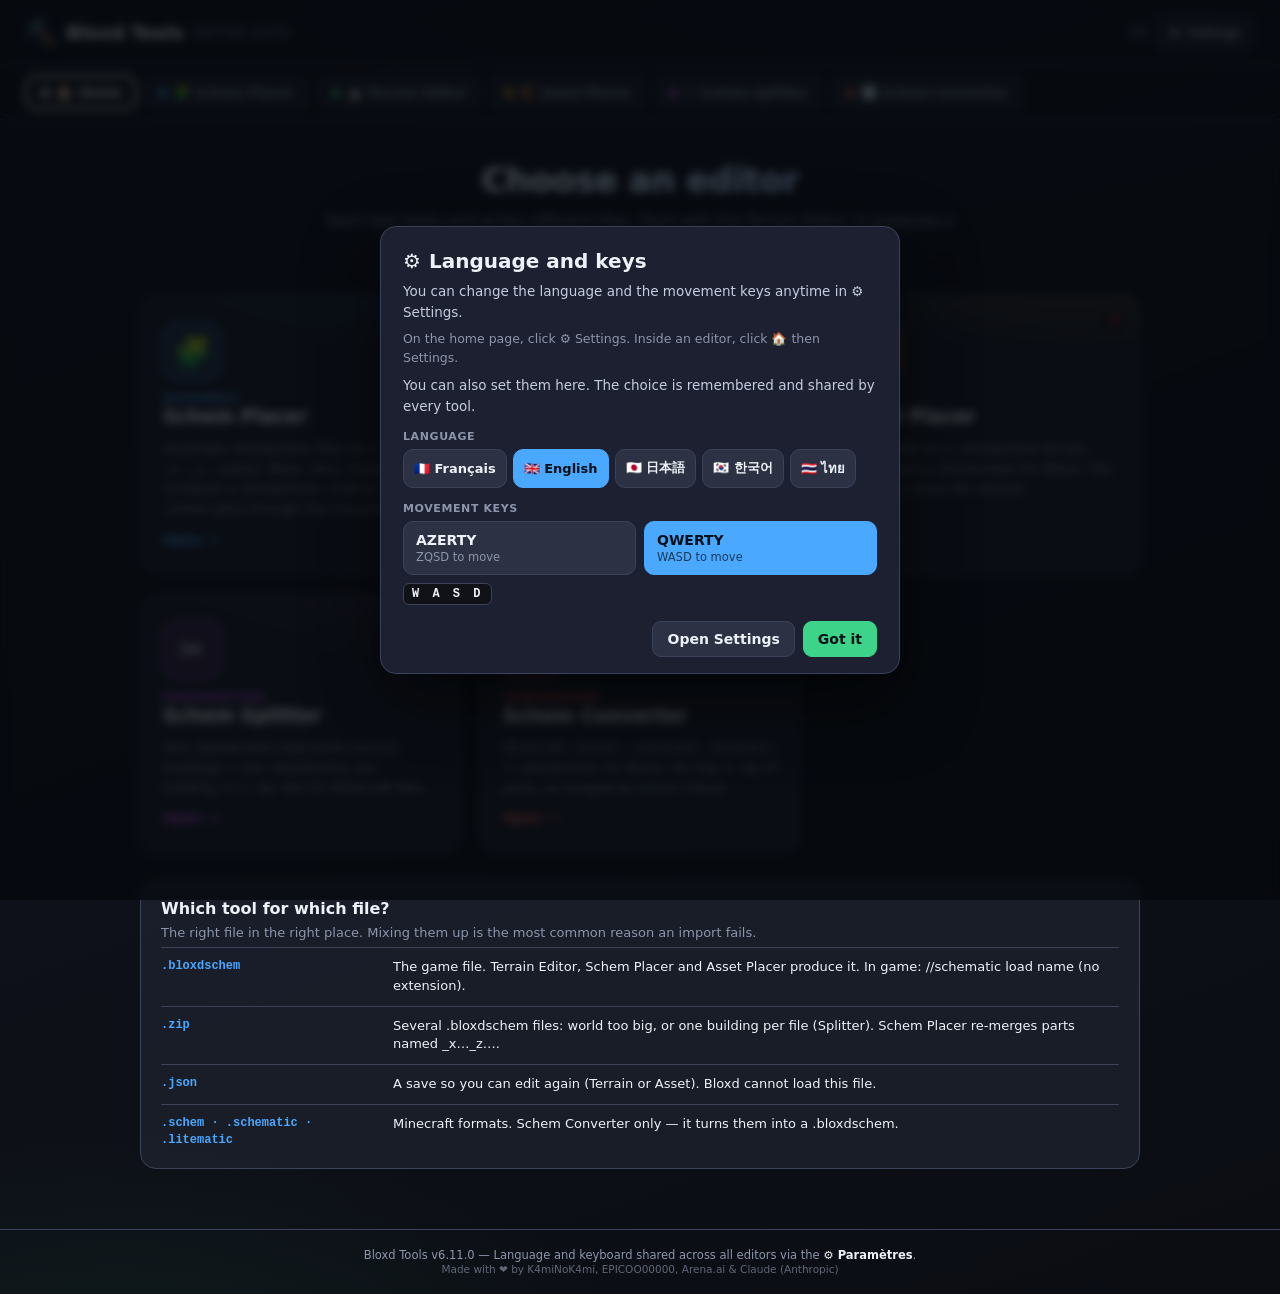
==== commit f21a3406: "Clarify schematic formats in every language and add a first-visit settings popup. Users were mixing " ====
--- a/index.html
+++ b/index.html
@@ -36,7 +36,7 @@
     <div id="view-home" class="view">
         <div class="hero">
             <h1 data-i18n="hero_title">Choisissez un éditeur</h1>
-            <p data-i18n="hero_sub">Une suite d'outils 3D pour créer, assembler et exporter vos schematics Bloxd.io. Sélectionnez l'éditeur avec lequel vous souhaitez travailler.</p>
+            <p data-i18n="hero_sub">Chaque outil lit et écrit des fichiers différents. Commence par le Terrain Editor : il produit un .bloxdschem pour Bloxd.io.</p>
         </div>
 
         <div class="editor-grid">
@@ -47,7 +47,7 @@
                     <div class="card-tag" data-i18n="schem_tag">Assemblage</div>
                     <h2>Schem Placer</h2>
                 </div>
-                <p data-i18n="schem_desc">Chargez, déplacez, découpez et fusionnez vos .bloxdschem, puis ré-exportez le tout. Placement précis avec snap magnétique.</p>
+                <p data-i18n="schem_desc">Assemble des .bloxdschem (ou un .zip de parties _x…_z…). Déplace, découpe, fusionne, puis ré-exporte un .bloxdschem. Un .schem Minecraft passe d'abord par le Converter.</p>
                 <div class="open-hint"><span data-i18n="open">Ouvrir</span> <span class="arrow">→</span></div>
             </div>
 
@@ -58,7 +58,7 @@
                     <div class="card-tag" data-i18n="terrain_tag">Relief</div>
                     <h2>Terrain Editor</h2>
                 </div>
-                <p data-i18n="terrain_desc">Sculptez et peignez le terrain de votre monde en 3D : élévation, pinceaux, biomes et import/export.</p>
+                <p data-i18n="terrain_desc">Premier outil à ouvrir. Sculpte le relief, puis télécharge un .bloxdschem pour le jeu — ou un .json pour reprendre l'édition. Ce ne sont pas le même fichier.</p>
                 <div class="open-hint"><span data-i18n="open">Ouvrir</span> <span class="arrow">→</span></div>
             </div>
 
@@ -69,7 +69,7 @@
                     <div class="card-tag" data-i18n="asset_tag">Décoration</div>
                     <h2>Asset Placer</h2>
                 </div>
-                <p data-i18n="asset_desc">Placez des objets, constructions et assets personnalisés sur votre terrain avec une bibliothèque organisée.</p>
+                <p data-i18n="asset_desc">Pose des constructions sur un terrain .bloxdschem, puis exporte un .bloxdschem pour Bloxd. Le .json ne sert qu'à sauver la session.</p>
                 <div class="open-hint"><span data-i18n="open">Ouvrir</span> <span class="arrow">→</span></div>
             </div>
 
@@ -80,7 +80,7 @@
                     <div class="card-tag" data-i18n="splitter_tag">Preparation</div>
                     <h2>Schem Splitter</h2>
                 </div>
-                <p data-i18n="splitter_desc">Load a big schem, auto-detect each unit, export them separately in a ZIP.</p>
+                <p data-i18n="splitter_desc">Un .bloxdschem qui contient plusieurs bâtiments → un .bloxdschem par bâtiment, dans un .zip. Pas pour les fichiers Minecraft.</p>
                 <div class="open-hint"><span data-i18n="open">Ouvrir</span> <span class="arrow">→</span></div>
             </div>
 
@@ -91,10 +91,19 @@
                     <div class="card-tag" data-i18n="converter_tag">Conversion</div>
                     <h2>Schem Converter</h2>
                 </div>
-                <p data-i18n="converter_desc">Convertissez vos schematics Minecraft (.schem, .schematic, .litematic) en .bloxdschem pour Bloxd.io.</p>
+                <p data-i18n="converter_desc">Minecraft (.schem, .schematic, .litematic) → .bloxdschem pour Bloxd. Trop grand : un .zip de parties, recollées par Schem Placer.</p>
                 <div class="open-hint"><span data-i18n="open">Ouvrir</span> <span class="arrow">→</span></div>
             </div>
         </div>
+
+            <section class="format-board">
+                <h2 data-i18n="formats_title">Quel outil pour quel fichier ?</h2>
+                <p class="lead" data-i18n="formats_lead">Le bon fichier au bon endroit. Les mélanger est la raison la plus fréquente d'un import qui échoue.</p>
+                <div class="format-row"><b data-i18n="fmt_bloxd_t">.bloxdschem</b><span data-i18n="fmt_bloxd">Fichier du jeu. Terrain Editor, Schem Placer et Asset Placer le produisent. En jeu : //schematic load nom (sans l'extension).</span></div>
+                <div class="format-row"><b data-i18n="fmt_zip_t">.zip</b><span data-i18n="fmt_zip">Plusieurs .bloxdschem : monde trop grand, ou un bâtiment par fichier (Splitter). Schem Placer recolle les parties nommées _x…_z….</span></div>
+                <div class="format-row"><b data-i18n="fmt_json_t">.json</b><span data-i18n="fmt_json">Sauvegarde pour rééditer (Terrain ou Asset). Bloxd ne charge pas ce fichier.</span></div>
+                <div class="format-row"><b data-i18n="fmt_mc_t">.schem · .schematic · .litematic</b><span data-i18n="fmt_mc">Formats Minecraft. Uniquement Schem Converter, qui les transforme en .bloxdschem.</span></div>
+            </section>
     </div>
 
     <div id="view-schem" class="view iframe-view">
@@ -170,6 +179,7 @@
 </div>
 
 <script src="hub.js"></script>
+<script src="welcome.js"></script>
 <script src="shell.js"></script>
 </body>
 </html>
--- a/hub.css
+++ b/hub.css
@@ -129,5 +129,21 @@
 .lang-toggle button.active small { color: rgba(6,16,24,0.7); }
 .modal-buttons { display: flex; justify-content: flex-end; gap: 8px; margin-top: 6px; }
 
+.format-board {
+    width: 100%; max-width: 1000px; margin-top: 28px;
+    background: var(--panel); border: 1px solid var(--border); border-radius: 16px;
+    padding: 18px 20px 8px;
+}
+.format-board h2 { font-size: 16px; margin-bottom: 6px; }
+.format-board .lead { color: var(--muted); font-size: 13px; line-height: 1.45; margin-bottom: 4px; }
+.format-row {
+    display: grid; grid-template-columns: 220px 1fr; gap: 12px;
+    padding: 10px 0; border-top: 1px solid var(--border);
+    font-size: 13px; line-height: 1.45;
+}
+.format-row b { color: var(--accent); font-family: ui-monospace, SFMono-Regular, Menlo, monospace; font-size: 12px; }
+.format-row span { color: var(--text); }
+@media (max-width: 700px) { .format-row { grid-template-columns: 1fr; gap: 4px; } }
+
 footer { text-align: center; color: var(--muted); font-size: 11.5px; padding: 18px; border-top: 1px solid var(--border); }
 footer b { color: var(--text); }
